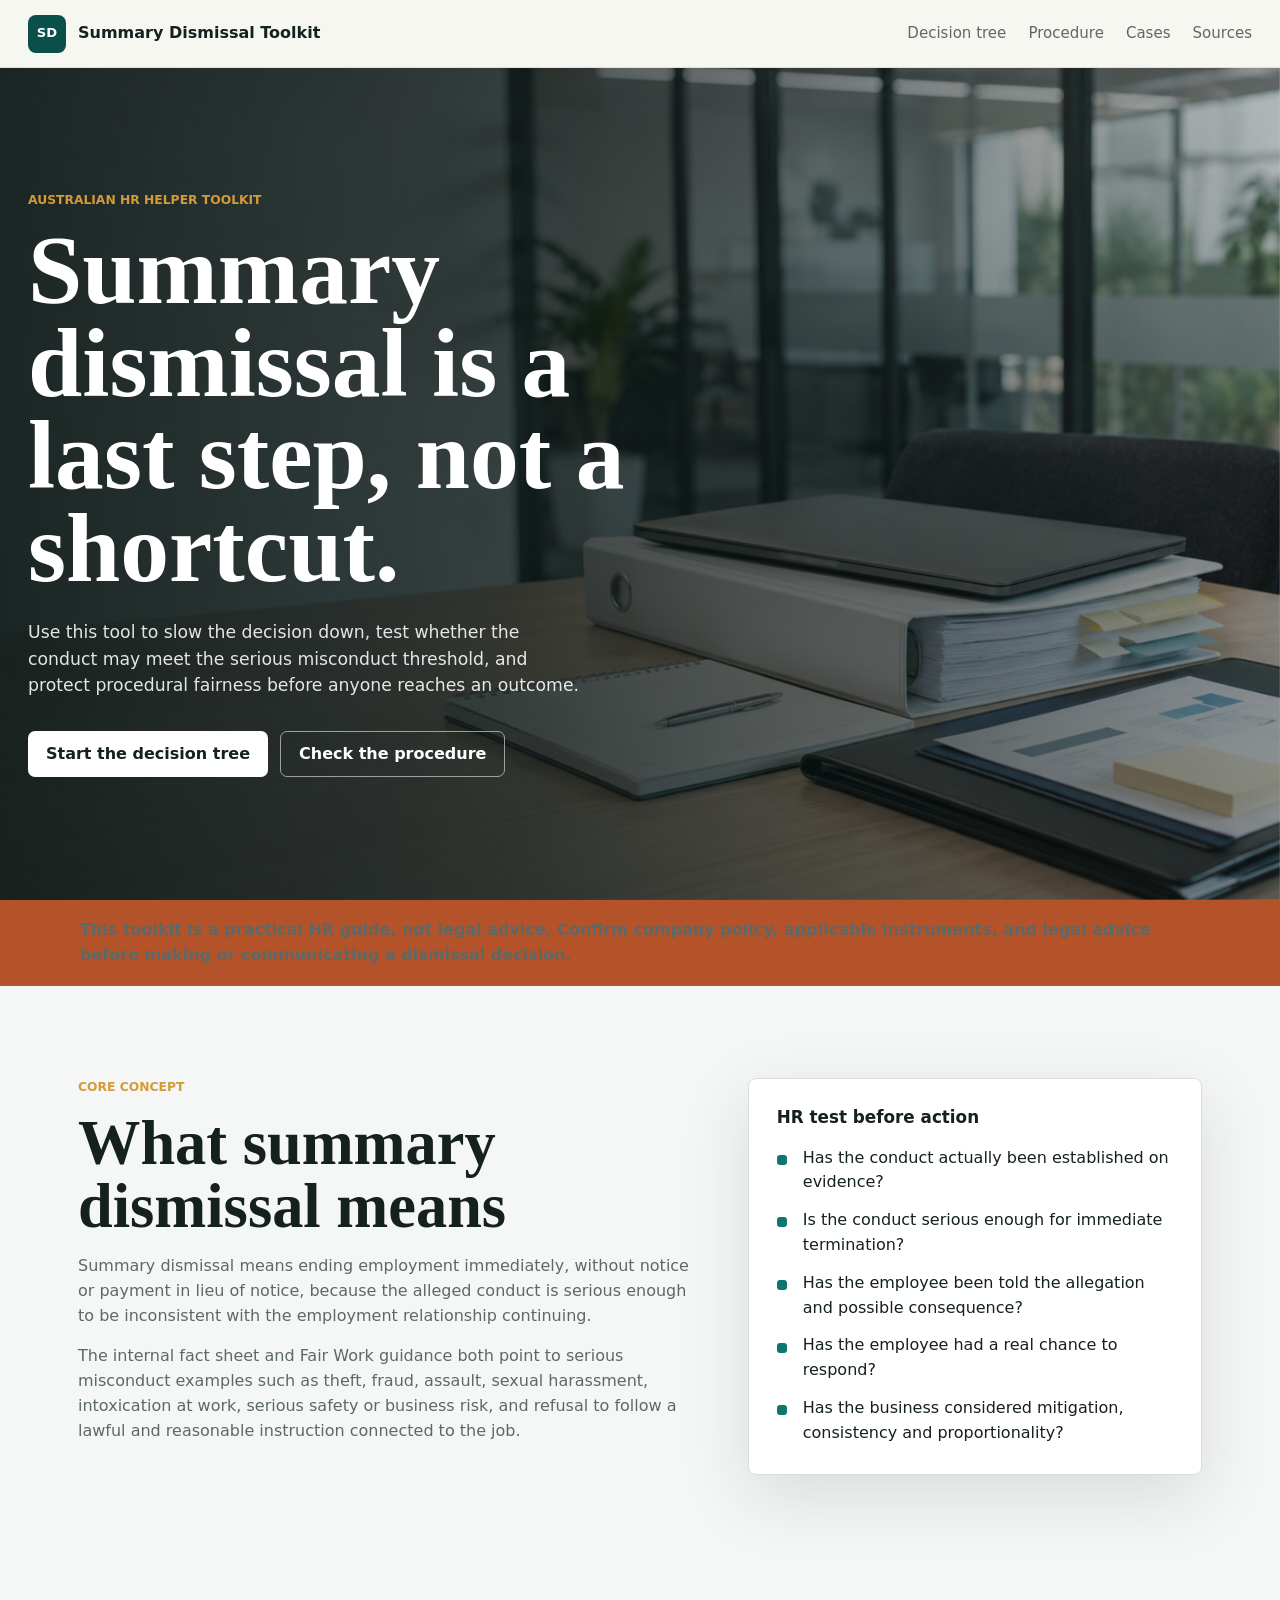
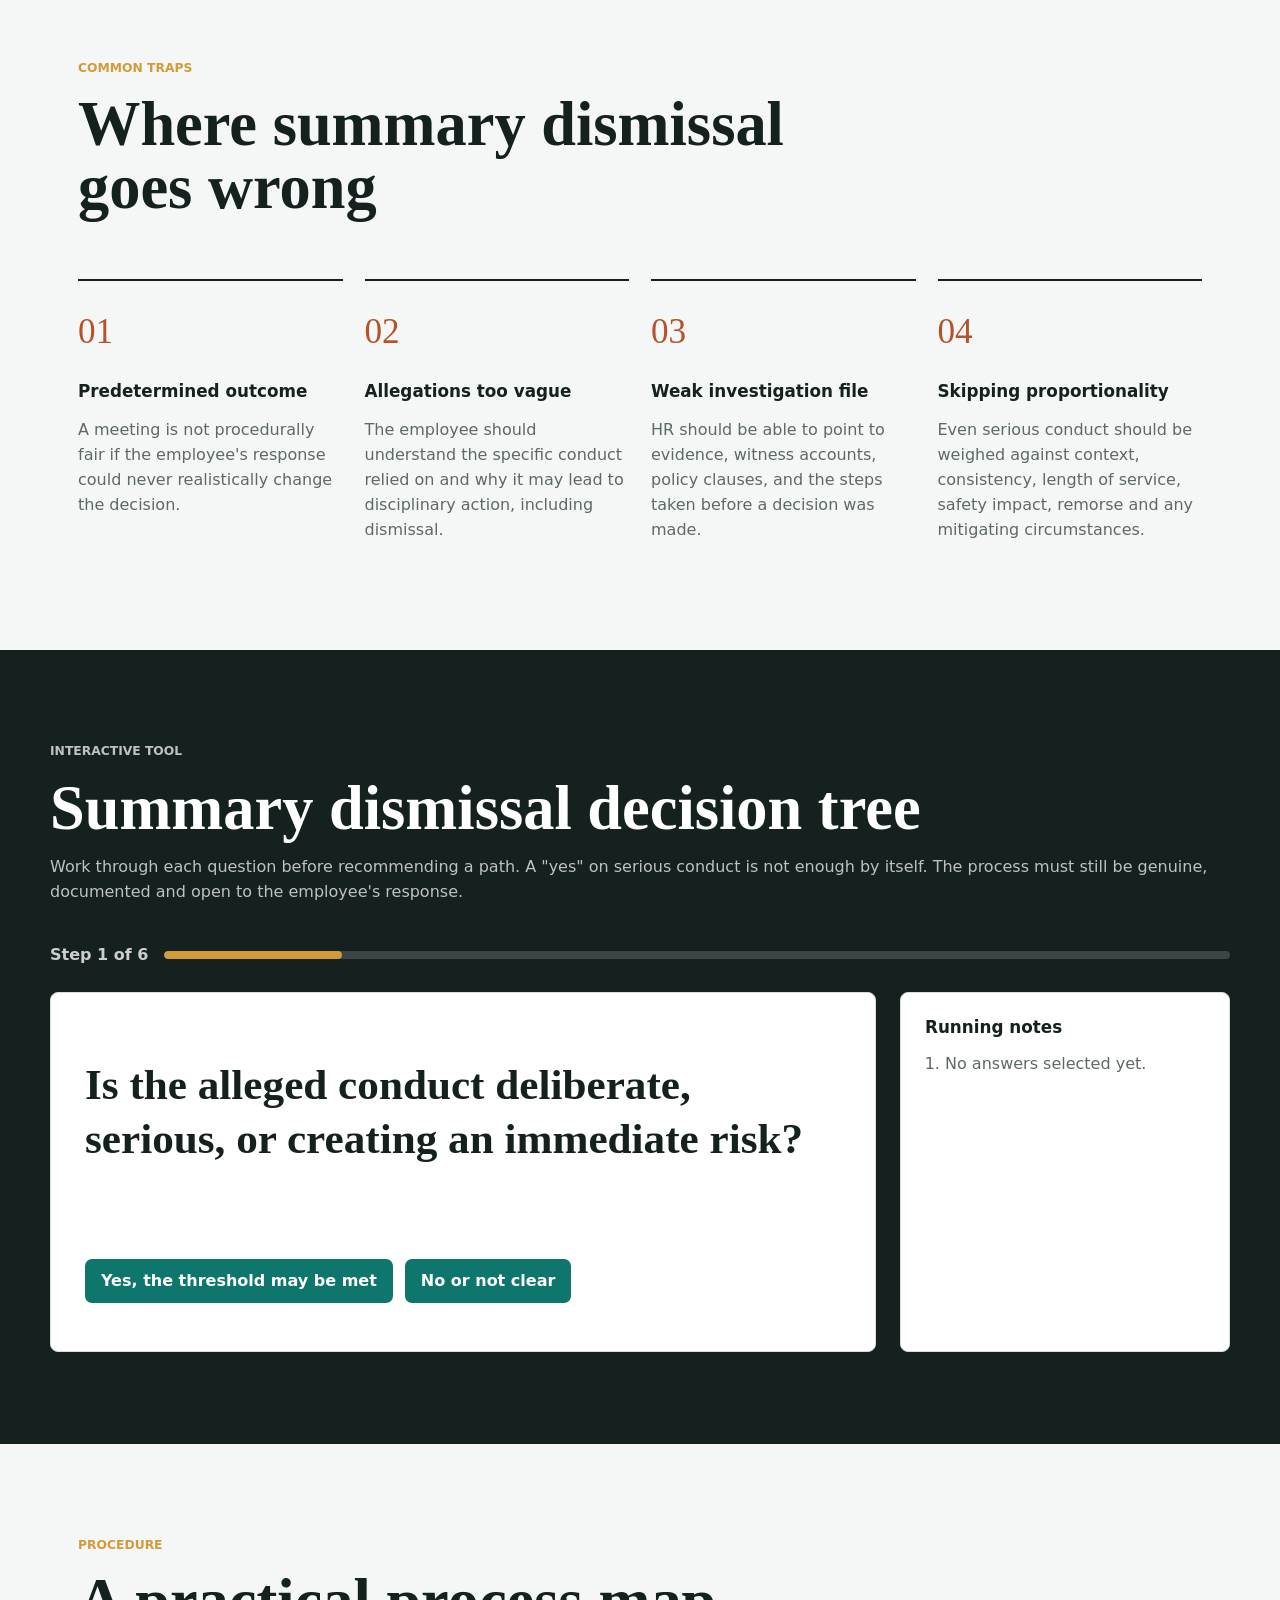
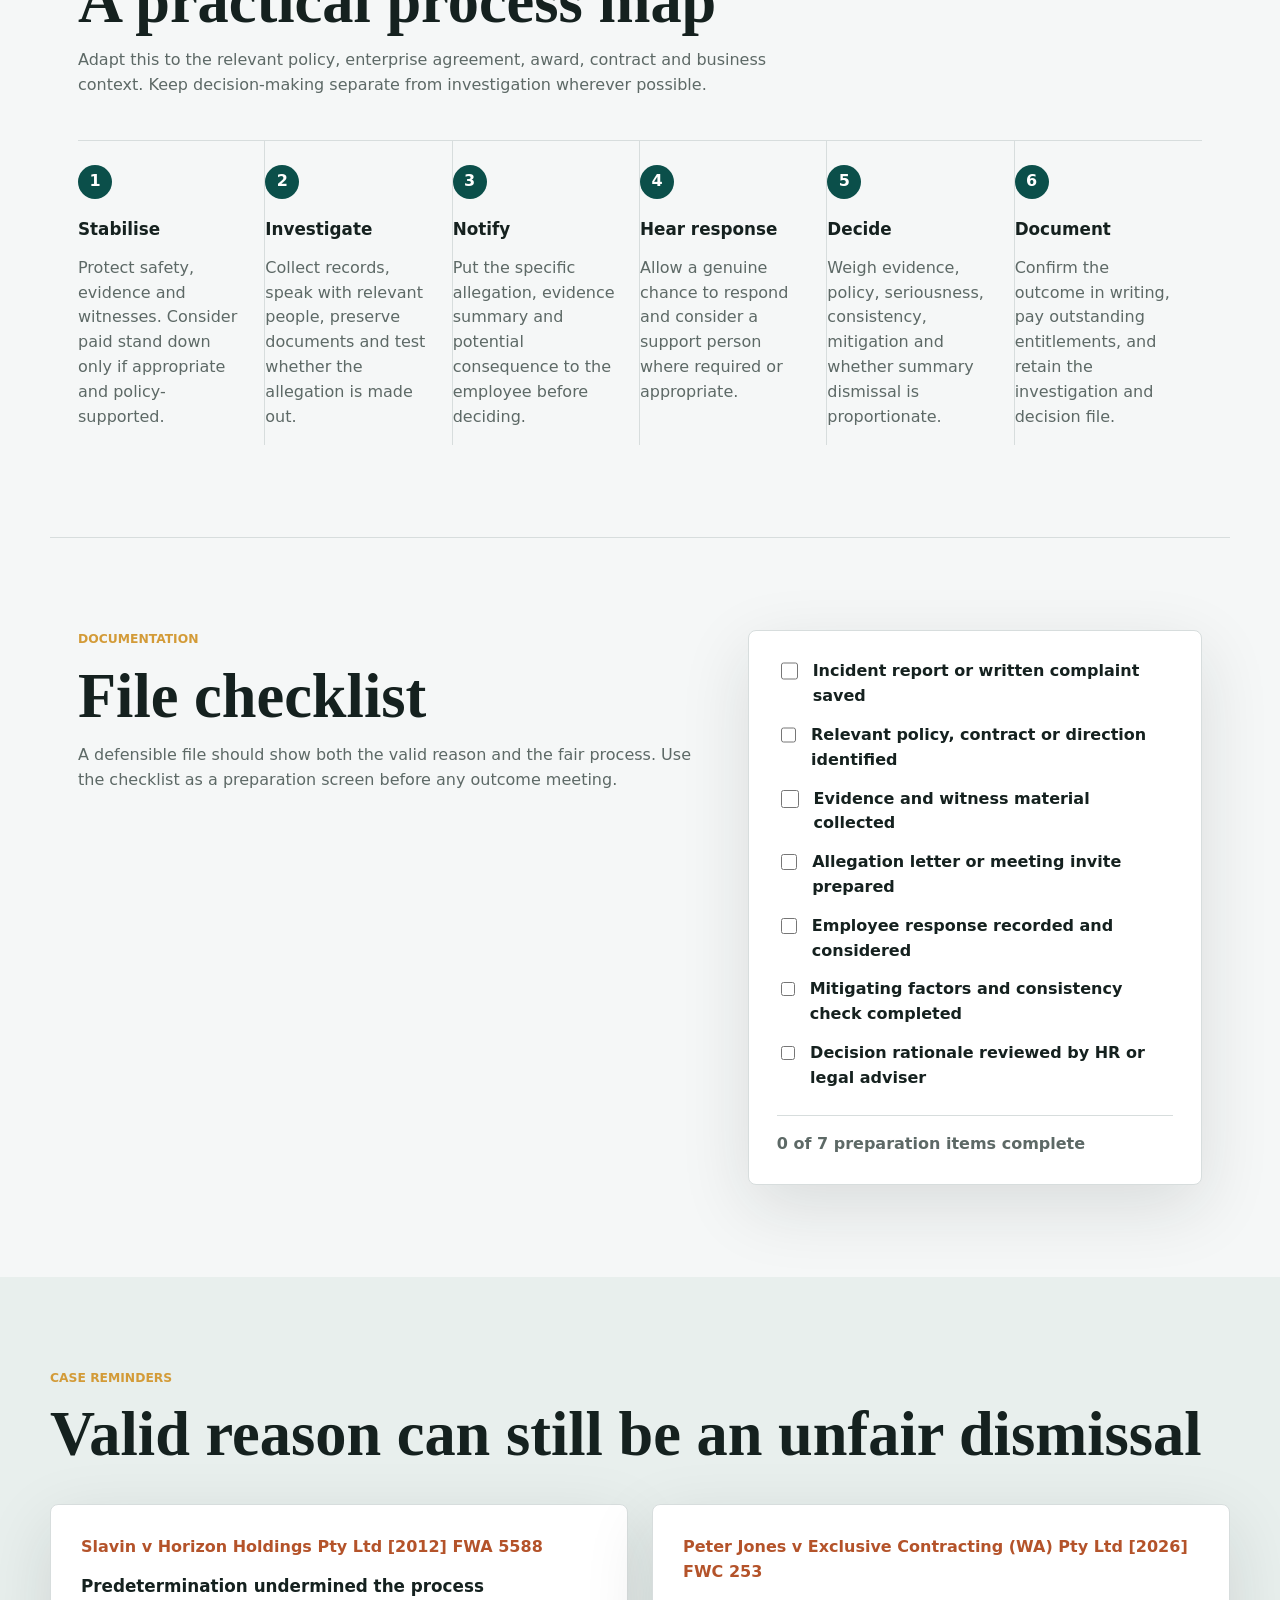
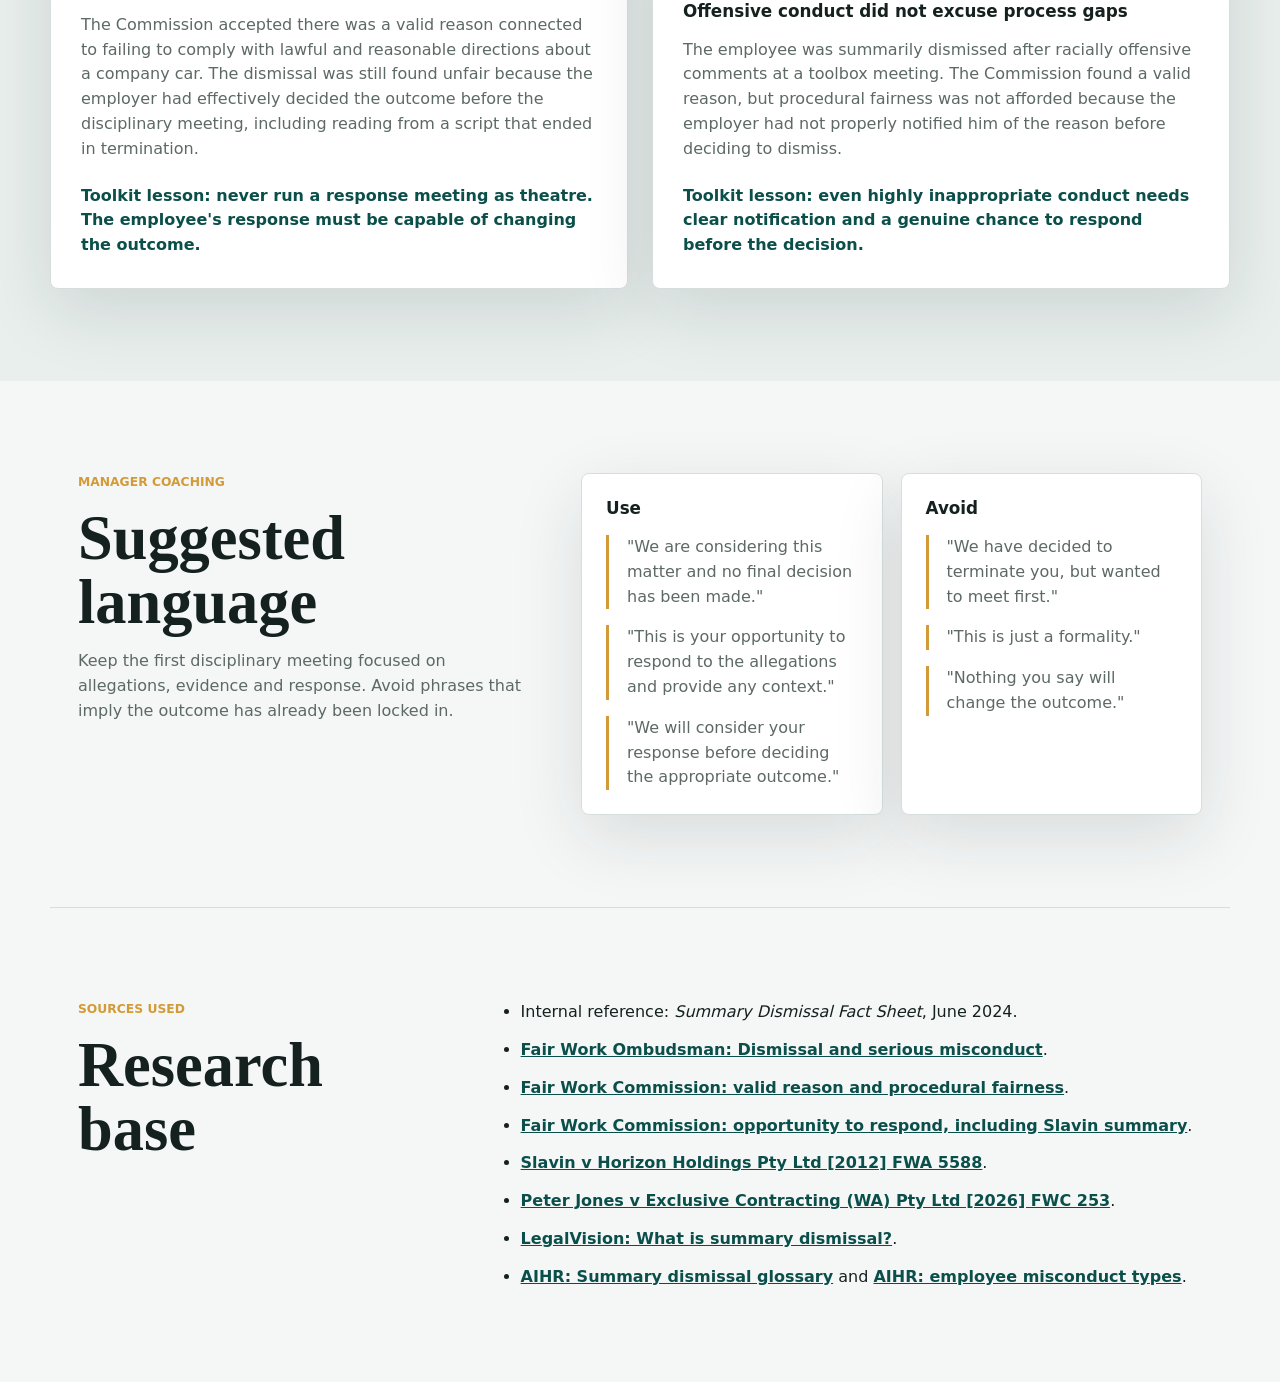
==== index.html @ a4f83e44 "Add files via upload" ====
<!doctype html>
<html lang="en-AU">
  <head>
    <meta charset="utf-8" />
    <meta name="viewport" content="width=device-width, initial-scale=1" />
    <title>Summary Dismissal Helper Toolkit</title>
    <meta
      name="description"
      content="A practical Australian HR toolkit for assessing summary dismissal risk, procedure and documentation."
    />
    <link rel="stylesheet" href="./summary-dismissal-toolkit.css" />
  </head>
  <body>
    <header class="site-header">
      <a class="brand" href="#top" aria-label="Summary Dismissal Helper Toolkit home">
        <span class="brand-mark">SD</span>
        <span>Summary Dismissal Toolkit</span>
      </a>
      <nav aria-label="Primary navigation">
        <a href="#decision-tree">Decision tree</a>
        <a href="#procedure">Procedure</a>
        <a href="#cases">Cases</a>
        <a href="#resources">Sources</a>
      </nav>
    </header>

    <main id="top">
      <section class="hero" aria-labelledby="hero-title">
        <img src="./summary-dismissal-hero.png" alt="" class="hero-image" />
        <div class="hero-overlay"></div>
        <div class="hero-content">
          <p class="eyebrow">Australian HR helper toolkit</p>
          <h1 id="hero-title">Summary dismissal is a last step, not a shortcut.</h1>
          <p>
            Use this tool to slow the decision down, test whether the conduct may meet the serious
            misconduct threshold, and protect procedural fairness before anyone reaches an outcome.
          </p>
          <div class="hero-actions">
            <a class="button primary" href="#decision-tree">Start the decision tree</a>
            <a class="button secondary" href="#procedure">Check the procedure</a>
          </div>
        </div>
      </section>

      <section class="notice-band" aria-label="Important disclaimer">
        <p>
          This toolkit is a practical HR guide, not legal advice. Confirm company policy, applicable
          instruments, and legal advice before making or communicating a dismissal decision.
        </p>
      </section>

      <section class="section two-column" id="definition">
        <div>
          <p class="section-kicker">Core concept</p>
          <h2>What summary dismissal means</h2>
          <p>
            Summary dismissal means ending employment immediately, without notice or payment in lieu
            of notice, because the alleged conduct is serious enough to be inconsistent with the
            employment relationship continuing.
          </p>
          <p>
            The internal fact sheet and Fair Work guidance both point to serious misconduct examples
            such as theft, fraud, assault, sexual harassment, intoxication at work, serious safety or
            business risk, and refusal to follow a lawful and reasonable instruction connected to the job.
          </p>
        </div>
        <div class="quick-panel">
          <h3>HR test before action</h3>
          <ul class="check-list">
            <li>Has the conduct actually been established on evidence?</li>
            <li>Is the conduct serious enough for immediate termination?</li>
            <li>Has the employee been told the allegation and possible consequence?</li>
            <li>Has the employee had a real chance to respond?</li>
            <li>Has the business considered mitigation, consistency and proportionality?</li>
          </ul>
        </div>
      </section>

      <section class="section risk-grid" aria-labelledby="risk-title">
        <div class="section-heading">
          <p class="section-kicker">Common traps</p>
          <h2 id="risk-title">Where summary dismissal goes wrong</h2>
        </div>
        <article>
          <span class="number">01</span>
          <h3>Predetermined outcome</h3>
          <p>
            A meeting is not procedurally fair if the employee's response could never realistically
            change the decision.
          </p>
        </article>
        <article>
          <span class="number">02</span>
          <h3>Allegations too vague</h3>
          <p>
            The employee should understand the specific conduct relied on and why it may lead to
            disciplinary action, including dismissal.
          </p>
        </article>
        <article>
          <span class="number">03</span>
          <h3>Weak investigation file</h3>
          <p>
            HR should be able to point to evidence, witness accounts, policy clauses, and the steps
            taken before a decision was made.
          </p>
        </article>
        <article>
          <span class="number">04</span>
          <h3>Skipping proportionality</h3>
          <p>
            Even serious conduct should be weighed against context, consistency, length of service,
            safety impact, remorse and any mitigating circumstances.
          </p>
        </article>
      </section>

      <section class="decision-section" id="decision-tree" aria-labelledby="tree-title">
        <div class="tree-intro">
          <p class="section-kicker">Interactive tool</p>
          <h2 id="tree-title">Summary dismissal decision tree</h2>
          <p>
            Work through each question before recommending a path. A "yes" on serious conduct is not
            enough by itself. The process must still be genuine, documented and open to the employee's response.
          </p>
        </div>
        <div class="tree-shell">
          <div class="tree-progress">
            <span id="step-label">Step 1 of 6</span>
            <div class="meter" aria-hidden="true"><span id="meter-fill"></span></div>
          </div>
          <div class="tree-card" aria-live="polite">
            <p class="tree-tag" id="tree-tag">Threshold</p>
            <h3 id="tree-question"></h3>
            <p id="tree-context"></p>
            <div class="tree-actions" id="tree-actions"></div>
            <button class="text-button" id="tree-back" type="button">Back</button>
          </div>
          <aside class="tree-summary">
            <h3>Running notes</h3>
            <ol id="tree-notes"></ol>
          </aside>
        </div>
      </section>

      <section class="section" id="procedure">
        <div class="section-heading narrow">
          <p class="section-kicker">Procedure</p>
          <h2>A practical process map</h2>
          <p>
            Adapt this to the relevant policy, enterprise agreement, award, contract and business
            context. Keep decision-making separate from investigation wherever possible.
          </p>
        </div>
        <div class="timeline">
          <article>
            <span>1</span>
            <h3>Stabilise</h3>
            <p>Protect safety, evidence and witnesses. Consider paid stand down only if appropriate and policy-supported.</p>
          </article>
          <article>
            <span>2</span>
            <h3>Investigate</h3>
            <p>Collect records, speak with relevant people, preserve documents and test whether the allegation is made out.</p>
          </article>
          <article>
            <span>3</span>
            <h3>Notify</h3>
            <p>Put the specific allegation, evidence summary and potential consequence to the employee before deciding.</p>
          </article>
          <article>
            <span>4</span>
            <h3>Hear response</h3>
            <p>Allow a genuine chance to respond and consider a support person where required or appropriate.</p>
          </article>
          <article>
            <span>5</span>
            <h3>Decide</h3>
            <p>Weigh evidence, policy, seriousness, consistency, mitigation and whether summary dismissal is proportionate.</p>
          </article>
          <article>
            <span>6</span>
            <h3>Document</h3>
            <p>Confirm the outcome in writing, pay outstanding entitlements, and retain the investigation and decision file.</p>
          </article>
        </div>
      </section>

      <section class="section checklist-section" aria-labelledby="docs-title">
        <div>
          <p class="section-kicker">Documentation</p>
          <h2 id="docs-title">File checklist</h2>
          <p>
            A defensible file should show both the valid reason and the fair process. Use the checklist
            as a preparation screen before any outcome meeting.
          </p>
        </div>
        <div class="checklist-tool">
          <label><input type="checkbox" /> Incident report or written complaint saved</label>
          <label><input type="checkbox" /> Relevant policy, contract or direction identified</label>
          <label><input type="checkbox" /> Evidence and witness material collected</label>
          <label><input type="checkbox" /> Allegation letter or meeting invite prepared</label>
          <label><input type="checkbox" /> Employee response recorded and considered</label>
          <label><input type="checkbox" /> Mitigating factors and consistency check completed</label>
          <label><input type="checkbox" /> Decision rationale reviewed by HR or legal adviser</label>
          <p id="checklist-status">0 of 7 preparation items complete</p>
        </div>
      </section>

      <section class="case-section" id="cases" aria-labelledby="cases-title">
        <div class="section-heading">
          <p class="section-kicker">Case reminders</p>
          <h2 id="cases-title">Valid reason can still be an unfair dismissal</h2>
        </div>
        <div class="case-grid">
          <article>
            <p class="case-citation">Slavin v Horizon Holdings Pty Ltd [2012] FWA 5588</p>
            <h3>Predetermination undermined the process</h3>
            <p>
              The Commission accepted there was a valid reason connected to failing to comply with
              lawful and reasonable directions about a company car. The dismissal was still found
              unfair because the employer had effectively decided the outcome before the disciplinary
              meeting, including reading from a script that ended in termination.
            </p>
            <strong>Toolkit lesson: never run a response meeting as theatre. The employee's response must be capable of changing the outcome.</strong>
          </article>
          <article>
            <p class="case-citation">Peter Jones v Exclusive Contracting (WA) Pty Ltd [2026] FWC 253</p>
            <h3>Offensive conduct did not excuse process gaps</h3>
            <p>
              The employee was summarily dismissed after racially offensive comments at a toolbox
              meeting. The Commission found a valid reason, but procedural fairness was not afforded
              because the employer had not properly notified him of the reason before deciding to dismiss.
            </p>
            <strong>Toolkit lesson: even highly inappropriate conduct needs clear notification and a genuine chance to respond before the decision.</strong>
          </article>
        </div>
      </section>

      <section class="section coaching-section" aria-labelledby="coach-title">
        <div>
          <p class="section-kicker">Manager coaching</p>
          <h2 id="coach-title">Suggested language</h2>
          <p>
            Keep the first disciplinary meeting focused on allegations, evidence and response. Avoid
            phrases that imply the outcome has already been locked in.
          </p>
        </div>
        <div class="phrase-grid">
          <div>
            <h3>Use</h3>
            <p>"We are considering this matter and no final decision has been made."</p>
            <p>"This is your opportunity to respond to the allegations and provide any context."</p>
            <p>"We will consider your response before deciding the appropriate outcome."</p>
          </div>
          <div>
            <h3>Avoid</h3>
            <p>"We have decided to terminate you, but wanted to meet first."</p>
            <p>"This is just a formality."</p>
            <p>"Nothing you say will change the outcome."</p>
          </div>
        </div>
      </section>

      <section class="resources" id="resources" aria-labelledby="resources-title">
        <div>
          <p class="section-kicker">Sources used</p>
          <h2 id="resources-title">Research base</h2>
        </div>
        <ul>
          <li>Internal reference: <em>Summary Dismissal Fact Sheet</em>, June 2024.</li>
          <li><a href="https://www.fairwork.gov.au/ending-employment/dismissal" target="_blank" rel="noreferrer">Fair Work Ombudsman: Dismissal and serious misconduct</a>.</li>
          <li><a href="https://www.fwc.gov.au/valid-reason-relating-capacity-or-conduct" target="_blank" rel="noreferrer">Fair Work Commission: valid reason and procedural fairness</a>.</li>
          <li><a href="https://www.fwc.gov.au/opportunity-respond" target="_blank" rel="noreferrer">Fair Work Commission: opportunity to respond, including Slavin summary</a>.</li>
          <li><a href="https://www.fwc.gov.au/documents/decisionssigned/html/2012fwa5588.htm" target="_blank" rel="noreferrer">Slavin v Horizon Holdings Pty Ltd [2012] FWA 5588</a>.</li>
          <li><a href="https://www.fwc.gov.au/documents/decisionssigned/pdf/2026fwc253.pdf" target="_blank" rel="noreferrer">Peter Jones v Exclusive Contracting (WA) Pty Ltd [2026] FWC 253</a>.</li>
          <li><a href="https://legalvision.com.au/what-is-summary-dismissal/" target="_blank" rel="noreferrer">LegalVision: What is summary dismissal?</a>.</li>
          <li><a href="https://www.aihr.com/hr-glossary/summary-dismissal/" target="_blank" rel="noreferrer">AIHR: Summary dismissal glossary</a> and <a href="https://www.aihr.com/blog/employee-misconduct/" target="_blank" rel="noreferrer">AIHR: employee misconduct types</a>.</li>
        </ul>
      </section>
    </main>

    <script src="./summary-dismissal-toolkit.js"></script>
  </body>
</html>
---- summary-dismissal-toolkit.css ----
:root {
  --ink: #15211f;
  --muted: #5d6966;
  --paper: #f5f7f7;
  --white: #ffffff;
  --line: #d7dddd;
  --teal: #0f766e;
  --teal-dark: #0b4f4a;
  --rust: #b4532a;
  --gold: #d39b38;
  --soft: #e8efed;
  --shadow: 0 22px 70px rgba(21, 33, 31, 0.12);
}

* {
  box-sizing: border-box;
}

html {
  scroll-behavior: smooth;
}

body {
  margin: 0;
  background: var(--paper);
  color: var(--ink);
  font-family:
    Inter, ui-sans-serif, system-ui, -apple-system, BlinkMacSystemFont, "Segoe UI", sans-serif;
  line-height: 1.55;
}

a {
  color: inherit;
}

.site-header {
  position: sticky;
  top: 0;
  z-index: 20;
  display: flex;
  align-items: center;
  justify-content: space-between;
  min-height: 68px;
  padding: 0 28px;
  background: rgba(247, 247, 242, 0.93);
  border-bottom: 1px solid rgba(21, 33, 31, 0.1);
  backdrop-filter: blur(14px);
}

.brand {
  display: inline-flex;
  gap: 12px;
  align-items: center;
  font-weight: 760;
  text-decoration: none;
}

.brand-mark {
  display: grid;
  width: 38px;
  height: 38px;
  place-items: center;
  border-radius: 8px;
  color: var(--white);
  background: var(--teal-dark);
  font-size: 0.82rem;
}

nav {
  display: flex;
  gap: 22px;
  color: var(--muted);
  font-size: 0.94rem;
}

nav a {
  text-decoration: none;
}

nav a:hover {
  color: var(--ink);
}

.hero {
  position: relative;
  min-height: calc(100svh - 68px);
  overflow: hidden;
  display: grid;
  align-items: center;
  padding: 72px 28px;
}

.hero-image,
.hero-overlay {
  position: absolute;
  inset: 0;
}

.hero-image {
  width: 100%;
  height: 100%;
  object-fit: cover;
  object-position: center;
  transform: scale(1.03);
  animation: settle 1400ms ease-out forwards;
}

.hero-overlay {
  background:
    linear-gradient(90deg, rgba(13, 24, 23, 0.9) 0%, rgba(13, 24, 23, 0.72) 42%, rgba(13, 24, 23, 0.18) 100%),
    linear-gradient(0deg, rgba(13, 24, 23, 0.26), rgba(13, 24, 23, 0));
}

.hero-content {
  position: relative;
  max-width: 650px;
  color: var(--white);
  animation: rise 800ms ease-out both;
}

.eyebrow,
.section-kicker {
  margin: 0 0 14px;
  color: var(--gold);
  font-size: 0.77rem;
  font-weight: 820;
  letter-spacing: 0;
  text-transform: uppercase;
}

.hero h1 {
  max-width: 660px;
  margin: 0;
  font-family: Georgia, "Times New Roman", serif;
  font-size: 6.1rem;
  line-height: 0.95;
  letter-spacing: 0;
}

.hero p:not(.eyebrow) {
  max-width: 560px;
  margin: 24px 0 0;
  color: rgba(255, 255, 255, 0.88);
  font-size: 1.08rem;
}

.hero-actions {
  display: flex;
  flex-wrap: wrap;
  gap: 12px;
  margin-top: 32px;
}

.button {
  display: inline-flex;
  align-items: center;
  justify-content: center;
  min-height: 46px;
  padding: 0 18px;
  border-radius: 7px;
  font-weight: 780;
  text-decoration: none;
  transition: transform 180ms ease, background 180ms ease, border 180ms ease;
}

.button:hover {
  transform: translateY(-2px);
}

.button.primary {
  color: var(--ink);
  background: var(--white);
}

.button.secondary {
  color: var(--white);
  border: 1px solid rgba(255, 255, 255, 0.55);
}

.notice-band {
  padding: 18px 28px;
  color: var(--white);
  background: var(--rust);
}

.notice-band p {
  max-width: 1120px;
  margin: 0 auto;
  font-weight: 680;
}

.section,
.decision-section,
.case-section,
.resources {
  max-width: 1180px;
  margin: 0 auto;
  padding: 92px 28px;
}

.two-column,
.checklist-section {
  display: grid;
  grid-template-columns: minmax(0, 1fr) minmax(300px, 0.74fr);
  gap: 56px;
  align-items: start;
}

h2 {
  margin: 0;
  font-family: Georgia, "Times New Roman", serif;
  font-size: 3.9rem;
  line-height: 1.02;
  letter-spacing: 0;
}

h3 {
  margin: 0 0 10px;
  font-size: 1.05rem;
  line-height: 1.25;
}

p {
  color: var(--muted);
}

.quick-panel,
.tree-card,
.tree-summary,
.checklist-tool,
.case-grid article,
.phrase-grid > div {
  background: var(--white);
  border: 1px solid var(--line);
  border-radius: 8px;
  box-shadow: var(--shadow);
}

.quick-panel {
  padding: 28px;
}

.check-list {
  display: grid;
  gap: 13px;
  margin: 18px 0 0;
  padding: 0;
  list-style: none;
}

.check-list li {
  position: relative;
  padding-left: 26px;
}

.check-list li::before {
  content: "";
  position: absolute;
  top: 0.58em;
  left: 0;
  width: 10px;
  height: 10px;
  border-radius: 3px;
  background: var(--teal);
}

.section-heading {
  max-width: 780px;
  margin-bottom: 38px;
}

.section-heading.narrow p {
  max-width: 710px;
}

.risk-grid {
  display: grid;
  grid-template-columns: repeat(4, minmax(0, 1fr));
  gap: 22px;
}

.risk-grid .section-heading {
  grid-column: 1 / -1;
}

.risk-grid article {
  padding-top: 24px;
  border-top: 2px solid var(--ink);
}

.number {
  display: block;
  margin-bottom: 22px;
  color: var(--rust);
  font-family: Georgia, "Times New Roman", serif;
  font-size: 2.2rem;
}

.decision-section {
  max-width: none;
  background: var(--ink);
  color: var(--white);
}

.decision-section > * {
  max-width: 1180px;
  margin-left: auto;
  margin-right: auto;
}

.decision-section p {
  color: rgba(255, 255, 255, 0.72);
}

.tree-intro {
  margin-bottom: 38px;
}

.tree-intro h2 {
  color: var(--white);
}

.tree-shell {
  display: grid;
  grid-template-columns: minmax(0, 1fr) 330px;
  gap: 24px;
}

.tree-progress {
  grid-column: 1 / -1;
  display: flex;
  gap: 16px;
  align-items: center;
  color: rgba(255, 255, 255, 0.78);
  font-weight: 750;
}

.meter {
  flex: 1;
  height: 8px;
  overflow: hidden;
  border-radius: 999px;
  background: rgba(255, 255, 255, 0.16);
}

.meter span {
  display: block;
  width: 0;
  height: 100%;
  border-radius: inherit;
  background: var(--gold);
  transition: width 240ms ease;
}

.tree-card,
.tree-summary {
  color: var(--ink);
  box-shadow: none;
}

.tree-card {
  min-height: 360px;
  padding: 34px;
}

.tree-tag {
  margin: 0 0 12px;
  color: var(--rust);
  font-size: 0.78rem;
  font-weight: 840;
  text-transform: uppercase;
}

.tree-card h3 {
  max-width: 760px;
  font-family: Georgia, "Times New Roman", serif;
  font-size: 2.7rem;
}

.tree-card p:not(.tree-tag) {
  max-width: 780px;
}

.tree-actions {
  display: flex;
  flex-wrap: wrap;
  gap: 12px;
  margin-top: 28px;
}

.tree-actions button,
.text-button {
  min-height: 44px;
  border: 0;
  border-radius: 7px;
  font: inherit;
  font-weight: 780;
  cursor: pointer;
}

.tree-actions button {
  padding: 0 16px;
  color: var(--white);
  background: var(--teal);
  transition: transform 180ms ease, background 180ms ease;
}

.tree-actions button:hover {
  transform: translateY(-2px);
  background: var(--teal-dark);
}

.text-button {
  display: none;
  margin-top: 20px;
  padding: 0;
  color: var(--muted);
  background: transparent;
  text-decoration: underline;
}

.tree-summary {
  padding: 24px;
}

.tree-summary ol {
  display: grid;
  gap: 12px;
  margin: 14px 0 0;
  padding-left: 20px;
}

.tree-summary li {
  color: var(--muted);
}

.timeline {
  display: grid;
  grid-template-columns: repeat(6, minmax(0, 1fr));
  gap: 0;
  margin-top: 42px;
  border-top: 1px solid var(--line);
}

.timeline article {
  padding: 24px 18px 0 0;
  border-right: 1px solid var(--line);
}

.timeline article:last-child {
  border-right: 0;
}

.timeline span {
  display: grid;
  width: 34px;
  height: 34px;
  margin-bottom: 20px;
  place-items: center;
  border-radius: 50%;
  color: var(--white);
  background: var(--teal-dark);
  font-weight: 800;
}

.checklist-section {
  border-top: 1px solid var(--line);
}

.checklist-tool {
  display: grid;
  gap: 14px;
  padding: 28px;
}

.checklist-tool label {
  display: flex;
  gap: 12px;
  align-items: flex-start;
  color: var(--ink);
  font-weight: 650;
}

.checklist-tool input {
  width: 18px;
  height: 18px;
  margin-top: 3px;
  accent-color: var(--teal);
}

#checklist-status {
  margin: 10px 0 0;
  padding-top: 16px;
  border-top: 1px solid var(--line);
  font-weight: 800;
}

.case-section {
  max-width: none;
  background: var(--soft);
}

.case-section > * {
  max-width: 1180px;
  margin-left: auto;
  margin-right: auto;
}

.case-grid {
  display: grid;
  grid-template-columns: repeat(2, minmax(0, 1fr));
  gap: 24px;
}

.case-grid article {
  padding: 30px;
}

.case-citation {
  margin-top: 0;
  color: var(--rust);
  font-weight: 850;
}

.case-grid strong {
  display: block;
  margin-top: 22px;
  color: var(--teal-dark);
}

.coaching-section {
  display: grid;
  grid-template-columns: 0.85fr 1.15fr;
  gap: 44px;
  align-items: start;
}

.phrase-grid {
  display: grid;
  grid-template-columns: repeat(2, minmax(0, 1fr));
  gap: 18px;
}

.phrase-grid > div {
  padding: 24px;
}

.phrase-grid p {
  margin: 16px 0 0;
  padding-left: 18px;
  border-left: 3px solid var(--gold);
}

.resources {
  border-top: 1px solid var(--line);
}

.resources {
  display: grid;
  grid-template-columns: 0.35fr 0.65fr;
  gap: 48px;
}

.resources ul {
  display: grid;
  gap: 13px;
  margin: 0;
  padding-left: 18px;
}

.resources a {
  color: var(--teal-dark);
  font-weight: 760;
}

@keyframes rise {
  from {
    opacity: 0;
    transform: translateY(18px);
  }
  to {
    opacity: 1;
    transform: translateY(0);
  }
}

@keyframes settle {
  to {
    transform: scale(1);
  }
}

@media (max-width: 920px) {
  .site-header {
    align-items: flex-start;
    flex-direction: column;
    gap: 10px;
    padding: 14px 20px;
  }

  nav {
    width: 100%;
    overflow-x: auto;
    padding-bottom: 2px;
  }

  .hero {
    min-height: calc(100svh - 112px);
    padding: 64px 20px;
  }

  .hero-overlay {
    background: linear-gradient(90deg, rgba(13, 24, 23, 0.9) 0%, rgba(13, 24, 23, 0.66) 100%);
  }

  .section,
  .decision-section,
  .case-section,
  .resources {
    padding: 66px 20px;
  }

  .hero h1 {
    font-size: 4.6rem;
  }

  h2 {
    font-size: 3.1rem;
  }

  .tree-card h3 {
    font-size: 2.2rem;
  }

  .two-column,
  .checklist-section,
  .tree-shell,
  .coaching-section,
  .resources {
    grid-template-columns: 1fr;
  }

  .risk-grid,
  .timeline,
  .case-grid,
  .phrase-grid {
    grid-template-columns: 1fr;
  }

  .timeline {
    border-top: 0;
  }

  .timeline article {
    padding: 20px 0;
    border-right: 0;
    border-top: 1px solid var(--line);
  }
}

@media (max-width: 560px) {
  .hero h1 {
    font-size: 3rem;
  }

  h2 {
    font-size: 2.3rem;
  }

  .tree-card h3 {
    font-size: 1.8rem;
  }

  .hero-actions,
  .tree-actions {
    flex-direction: column;
  }

  .button,
  .tree-actions button {
    width: 100%;
  }

  .tree-card {
    padding: 24px;
  }
}
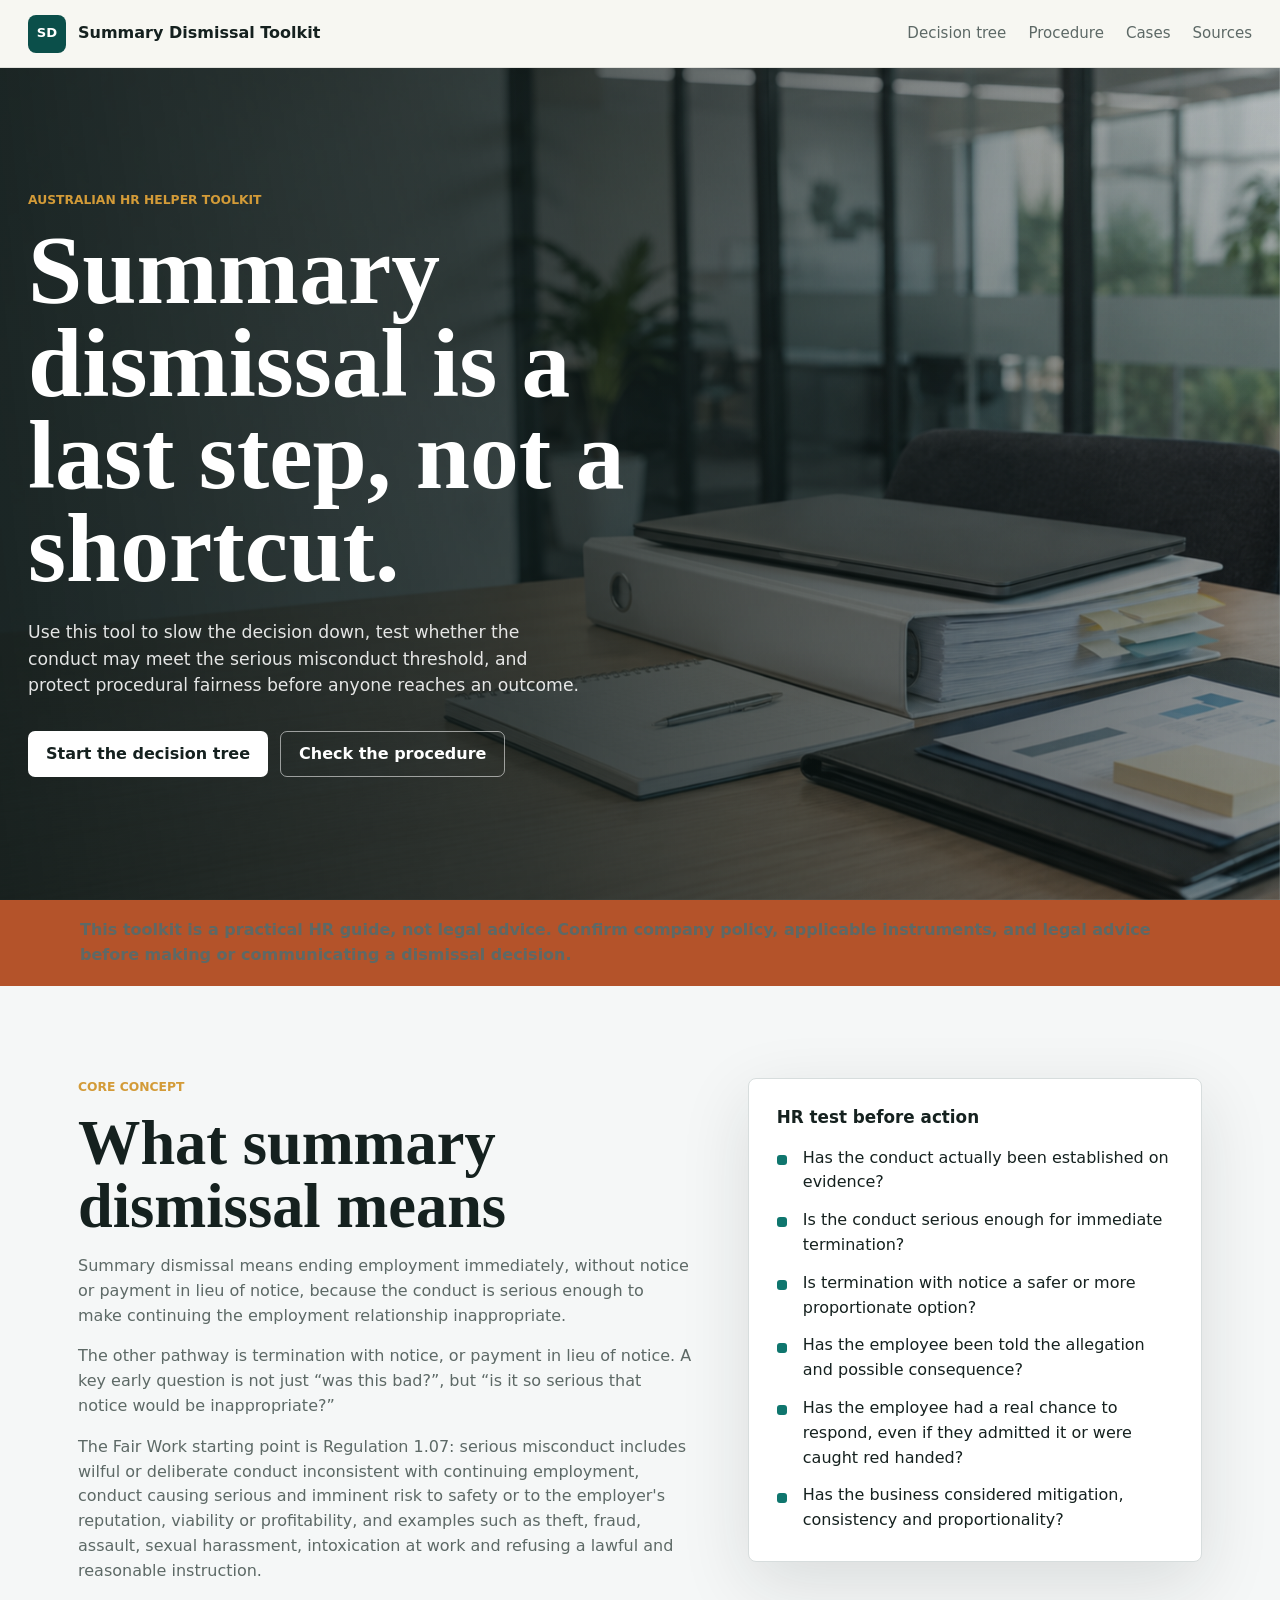
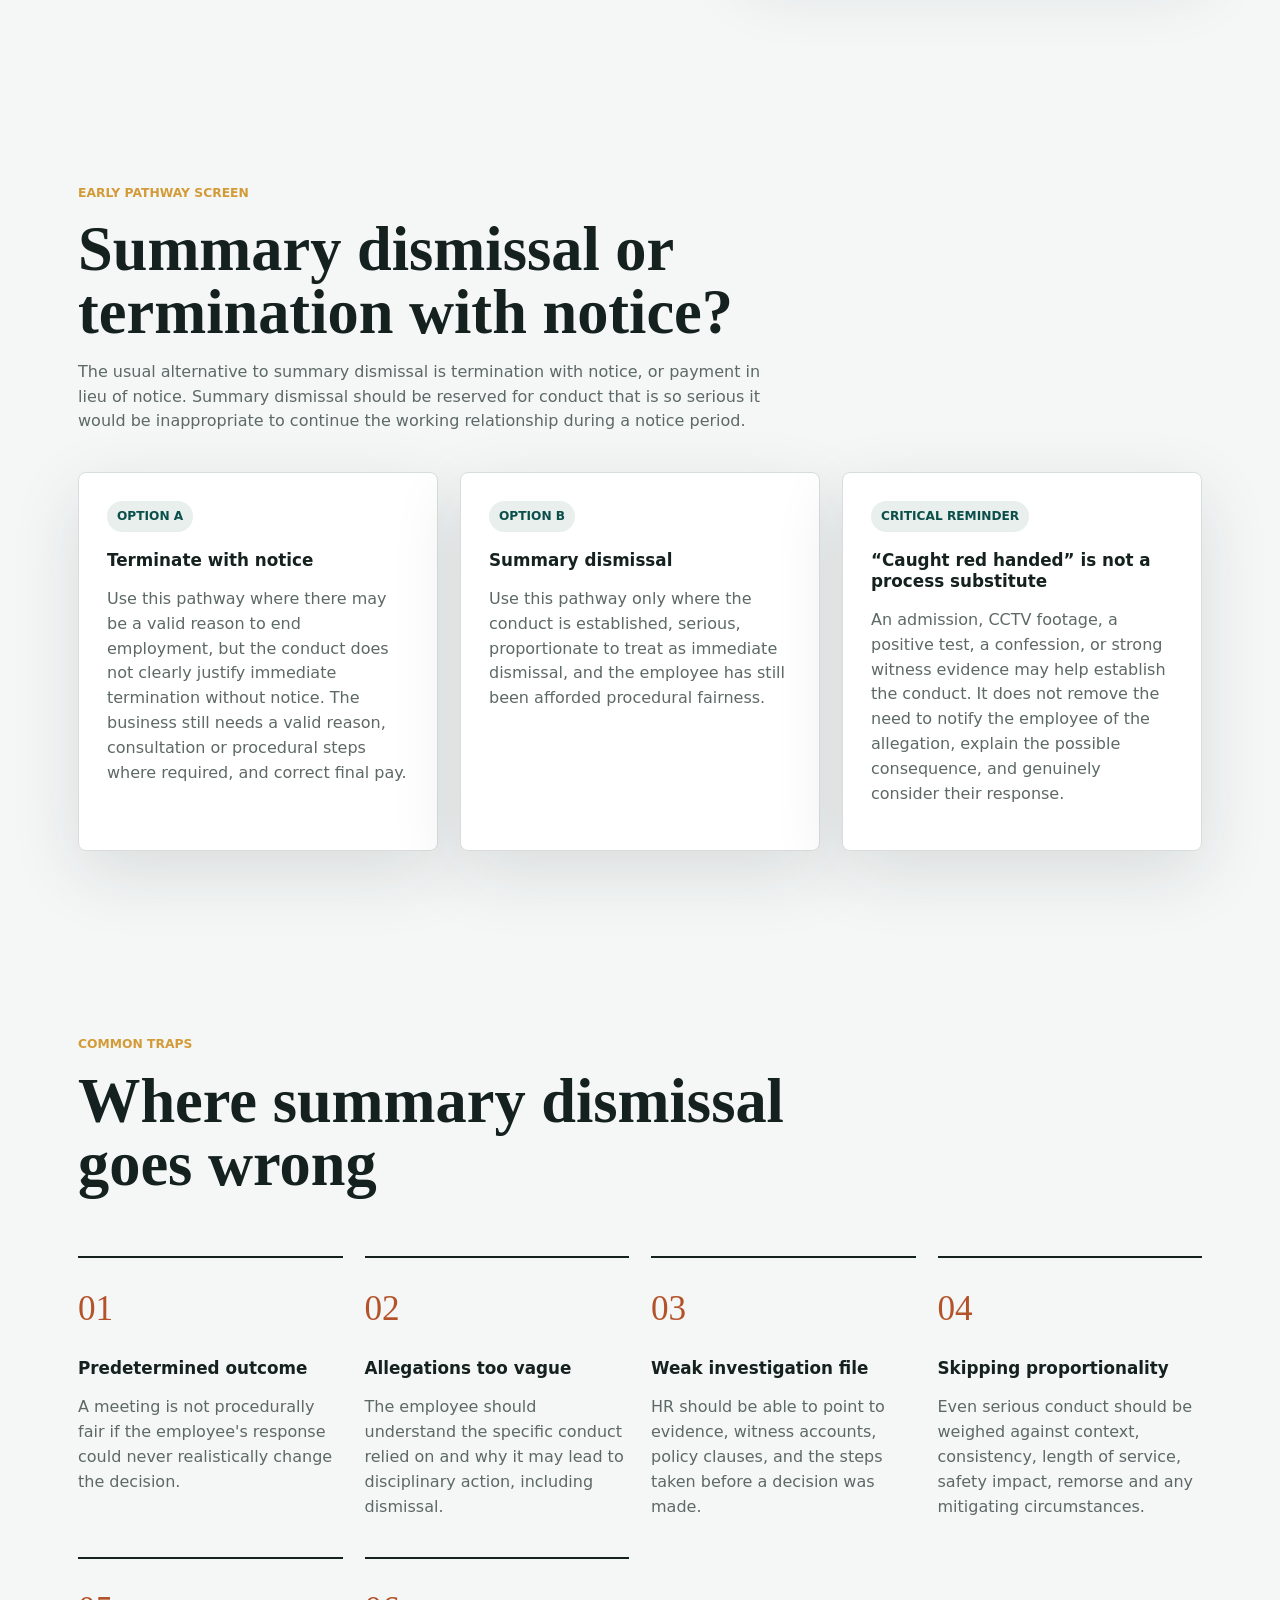
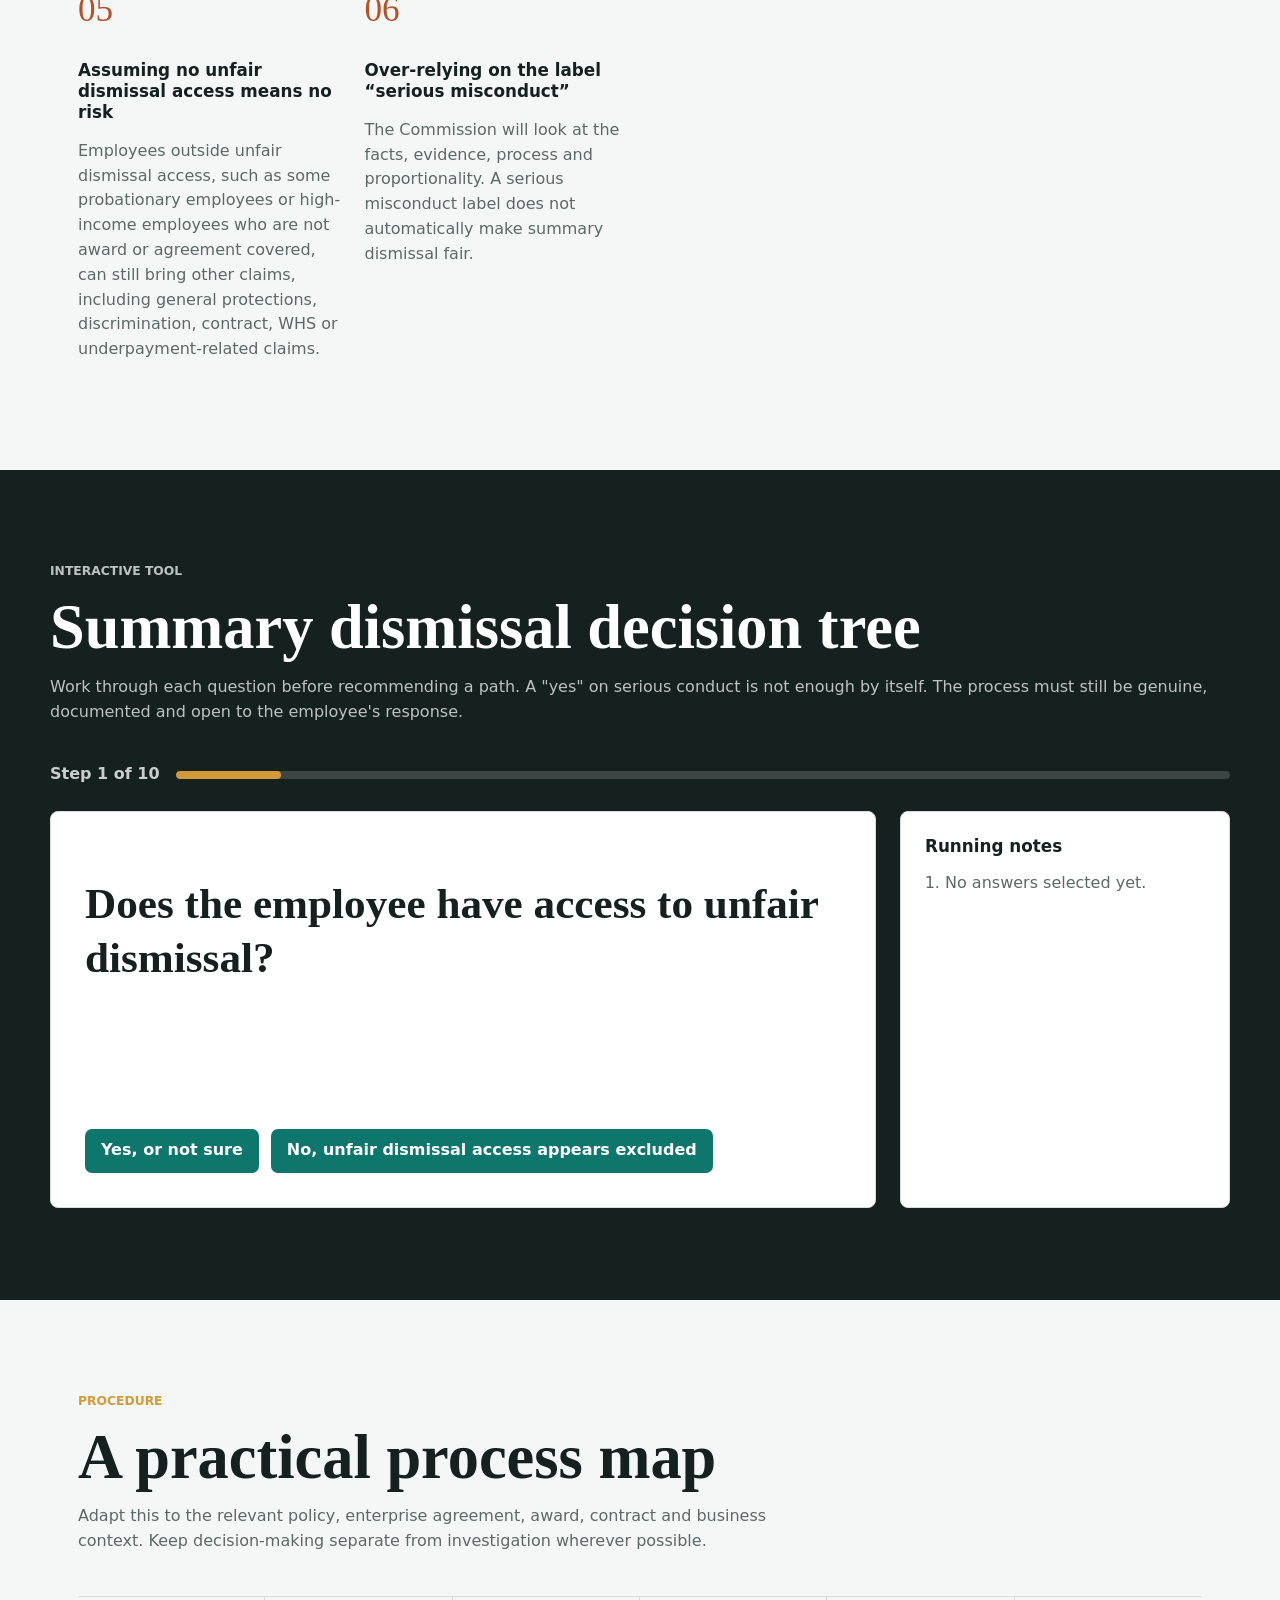
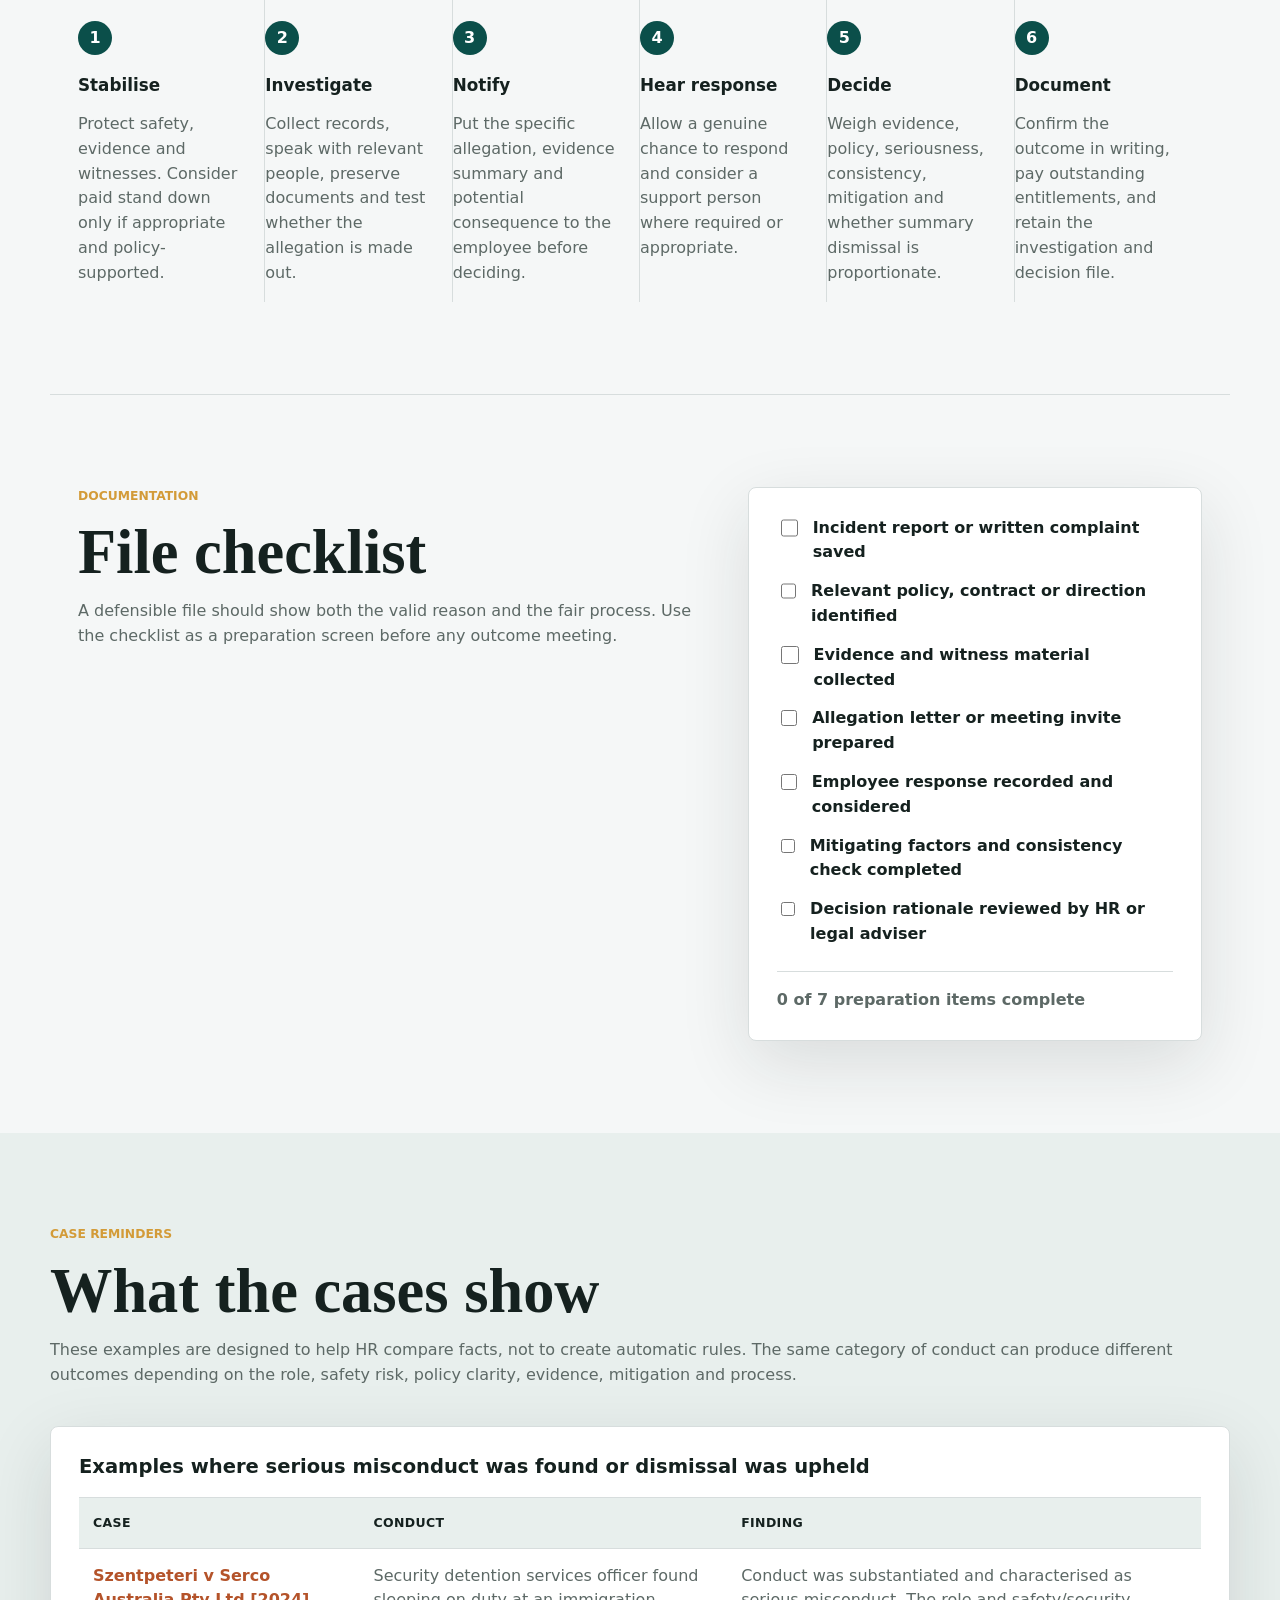
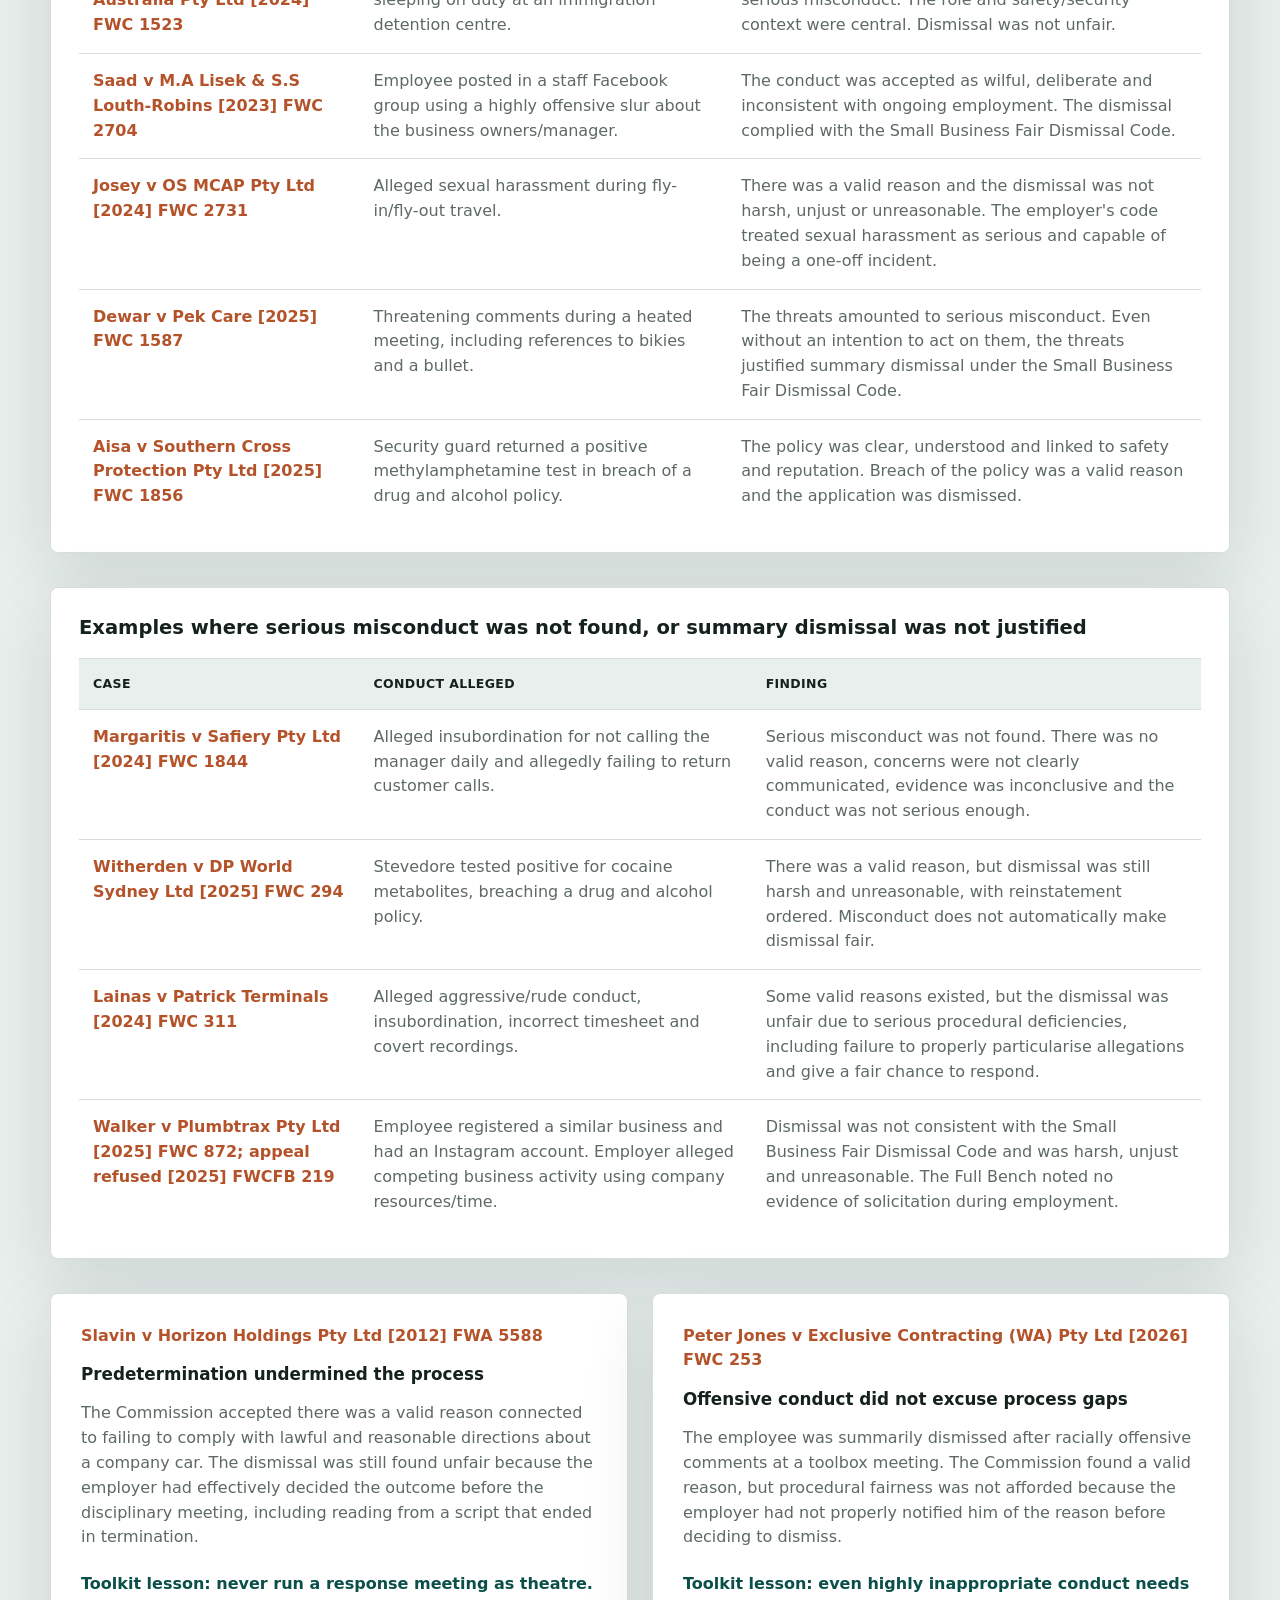
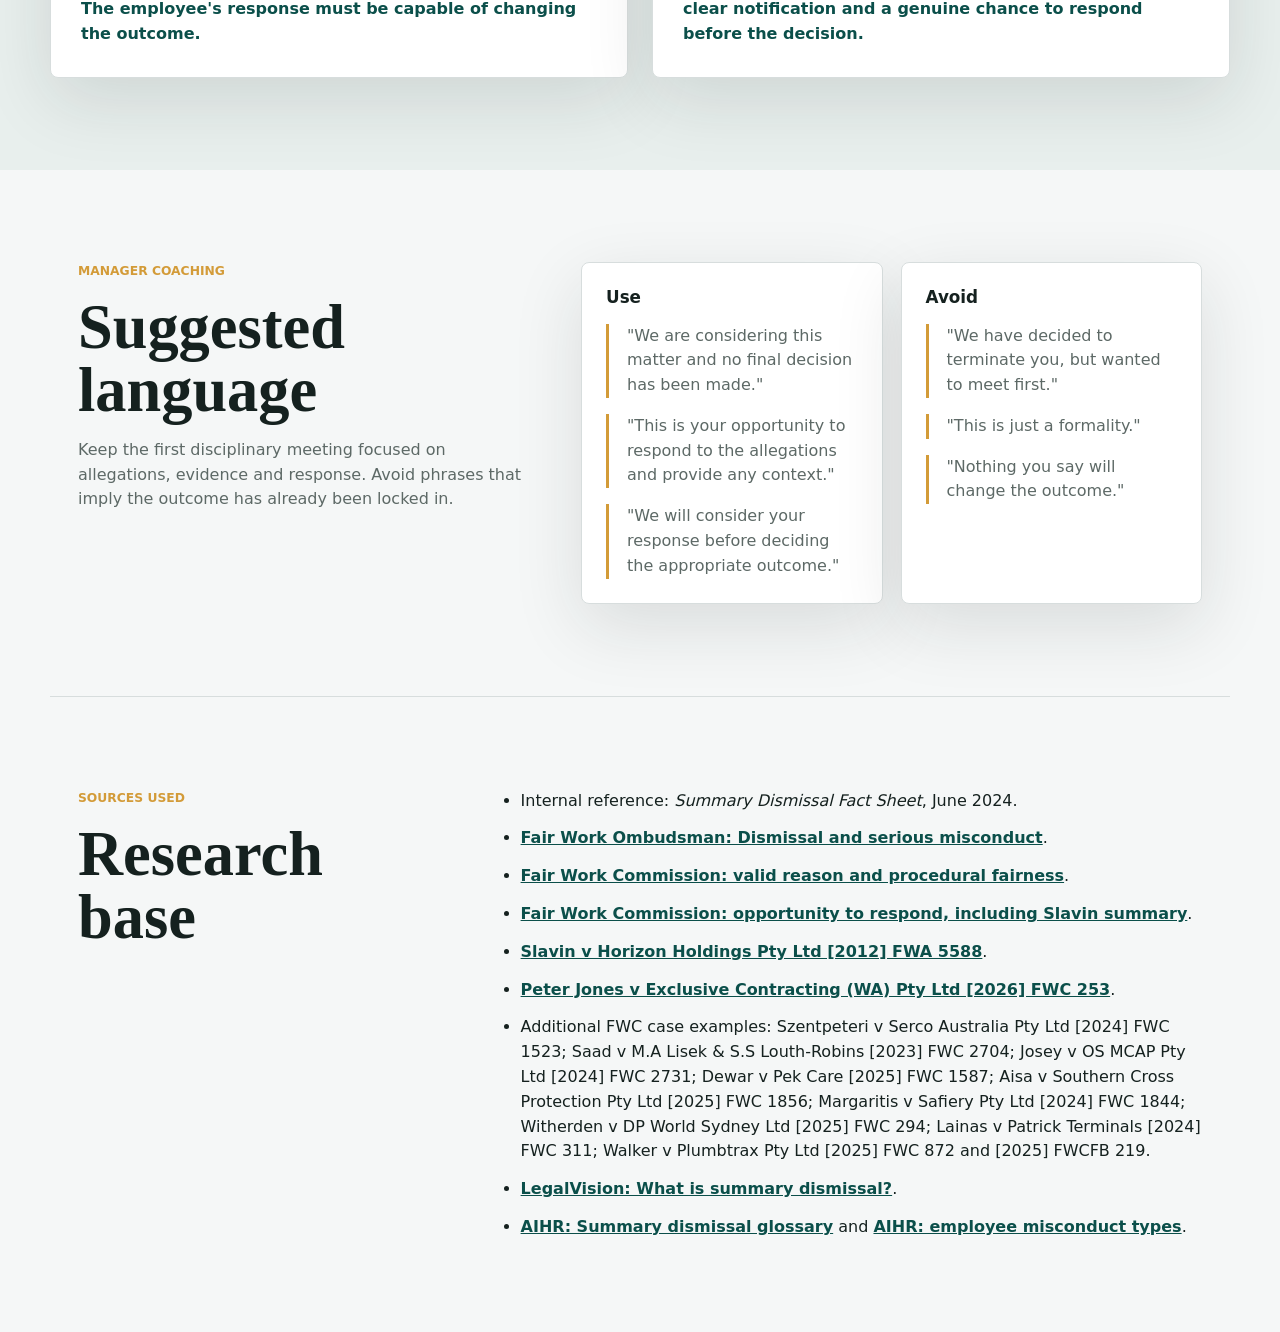
==== commit f23ce767: "Add files via upload" ====
--- a/index.html
+++ b/index.html
@@ -55,13 +55,19 @@
           <h2>What summary dismissal means</h2>
           <p>
             Summary dismissal means ending employment immediately, without notice or payment in lieu
-            of notice, because the alleged conduct is serious enough to be inconsistent with the
-            employment relationship continuing.
-          </p>
-          <p>
-            The internal fact sheet and Fair Work guidance both point to serious misconduct examples
-            such as theft, fraud, assault, sexual harassment, intoxication at work, serious safety or
-            business risk, and refusal to follow a lawful and reasonable instruction connected to the job.
+            of notice, because the conduct is serious enough to make continuing the employment
+            relationship inappropriate.
+          </p>
+          <p>
+            The other pathway is termination with notice, or payment in lieu of notice. A key early
+            question is not just “was this bad?”, but “is it so serious that notice would be inappropriate?”
+          </p>
+          <p>
+            The Fair Work starting point is Regulation 1.07: serious misconduct includes wilful or
+            deliberate conduct inconsistent with continuing employment, conduct causing serious and
+            imminent risk to safety or to the employer's reputation, viability or profitability, and
+            examples such as theft, fraud, assault, sexual harassment, intoxication at work and refusing
+            a lawful and reasonable instruction.
           </p>
         </div>
         <div class="quick-panel">
@@ -69,10 +75,51 @@
           <ul class="check-list">
             <li>Has the conduct actually been established on evidence?</li>
             <li>Is the conduct serious enough for immediate termination?</li>
+            <li>Is termination with notice a safer or more proportionate option?</li>
             <li>Has the employee been told the allegation and possible consequence?</li>
-            <li>Has the employee had a real chance to respond?</li>
+            <li>Has the employee had a real chance to respond, even if they admitted it or were caught red handed?</li>
             <li>Has the business considered mitigation, consistency and proportionality?</li>
           </ul>
+        </div>
+      </section>
+
+      <section class="section pathway-section" aria-labelledby="pathway-title">
+        <div class="section-heading narrow">
+          <p class="section-kicker">Early pathway screen</p>
+          <h2 id="pathway-title">Summary dismissal or termination with notice?</h2>
+          <p>
+            The usual alternative to summary dismissal is termination with notice, or payment in lieu
+            of notice. Summary dismissal should be reserved for conduct that is so serious it would be
+            inappropriate to continue the working relationship during a notice period.
+          </p>
+        </div>
+        <div class="pathway-grid">
+          <article>
+            <span>Option A</span>
+            <h3>Terminate with notice</h3>
+            <p>
+              Use this pathway where there may be a valid reason to end employment, but the conduct
+              does not clearly justify immediate termination without notice. The business still needs a
+              valid reason, consultation or procedural steps where required, and correct final pay.
+            </p>
+          </article>
+          <article>
+            <span>Option B</span>
+            <h3>Summary dismissal</h3>
+            <p>
+              Use this pathway only where the conduct is established, serious, proportionate to treat
+              as immediate dismissal, and the employee has still been afforded procedural fairness.
+            </p>
+          </article>
+          <article>
+            <span>Critical reminder</span>
+            <h3>“Caught red handed” is not a process substitute</h3>
+            <p>
+              An admission, CCTV footage, a positive test, a confession, or strong witness evidence may
+              help establish the conduct. It does not remove the need to notify the employee of the
+              allegation, explain the possible consequence, and genuinely consider their response.
+            </p>
+          </article>
         </div>
       </section>
 
@@ -111,6 +158,23 @@
           <p>
             Even serious conduct should be weighed against context, consistency, length of service,
             safety impact, remorse and any mitigating circumstances.
+          </p>
+        </article>
+        <article>
+          <span class="number">05</span>
+          <h3>Assuming no unfair dismissal access means no risk</h3>
+          <p>
+            Employees outside unfair dismissal access, such as some probationary employees or high-income
+            employees who are not award or agreement covered, can still bring other claims, including
+            general protections, discrimination, contract, WHS or underpayment-related claims.
+          </p>
+        </article>
+        <article>
+          <span class="number">06</span>
+          <h3>Over-relying on the label “serious misconduct”</h3>
+          <p>
+            The Commission will look at the facts, evidence, process and proportionality. A serious
+            misconduct label does not automatically make summary dismissal fair.
           </p>
         </article>
       </section>
@@ -210,8 +274,89 @@
       <section class="case-section" id="cases" aria-labelledby="cases-title">
         <div class="section-heading">
           <p class="section-kicker">Case reminders</p>
-          <h2 id="cases-title">Valid reason can still be an unfair dismissal</h2>
-        </div>
+          <h2 id="cases-title">What the cases show</h2>
+          <p>
+            These examples are designed to help HR compare facts, not to create automatic rules. The
+            same category of conduct can produce different outcomes depending on the role, safety risk,
+            policy clarity, evidence, mitigation and process.
+          </p>
+        </div>
+
+        <div class="case-table-wrap">
+          <h3>Examples where serious misconduct was found or dismissal was upheld</h3>
+          <table class="case-table">
+            <thead>
+              <tr>
+                <th>Case</th>
+                <th>Conduct</th>
+                <th>Finding</th>
+              </tr>
+            </thead>
+            <tbody>
+              <tr>
+                <td>Szentpeteri v Serco Australia Pty Ltd [2024] FWC 1523</td>
+                <td>Security detention services officer found sleeping on duty at an immigration detention centre.</td>
+                <td>Conduct was substantiated and characterised as serious misconduct. The role and safety/security context were central. Dismissal was not unfair.</td>
+              </tr>
+              <tr>
+                <td>Saad v M.A Lisek &amp; S.S Louth-Robins [2023] FWC 2704</td>
+                <td>Employee posted in a staff Facebook group using a highly offensive slur about the business owners/manager.</td>
+                <td>The conduct was accepted as wilful, deliberate and inconsistent with ongoing employment. The dismissal complied with the Small Business Fair Dismissal Code.</td>
+              </tr>
+              <tr>
+                <td>Josey v OS MCAP Pty Ltd [2024] FWC 2731</td>
+                <td>Alleged sexual harassment during fly-in/fly-out travel.</td>
+                <td>There was a valid reason and the dismissal was not harsh, unjust or unreasonable. The employer's code treated sexual harassment as serious and capable of being a one-off incident.</td>
+              </tr>
+              <tr>
+                <td>Dewar v Pek Care [2025] FWC 1587</td>
+                <td>Threatening comments during a heated meeting, including references to bikies and a bullet.</td>
+                <td>The threats amounted to serious misconduct. Even without an intention to act on them, the threats justified summary dismissal under the Small Business Fair Dismissal Code.</td>
+              </tr>
+              <tr>
+                <td>Aisa v Southern Cross Protection Pty Ltd [2025] FWC 1856</td>
+                <td>Security guard returned a positive methylamphetamine test in breach of a drug and alcohol policy.</td>
+                <td>The policy was clear, understood and linked to safety and reputation. Breach of the policy was a valid reason and the application was dismissed.</td>
+              </tr>
+            </tbody>
+          </table>
+        </div>
+
+        <div class="case-table-wrap">
+          <h3>Examples where serious misconduct was not found, or summary dismissal was not justified</h3>
+          <table class="case-table">
+            <thead>
+              <tr>
+                <th>Case</th>
+                <th>Conduct alleged</th>
+                <th>Finding</th>
+              </tr>
+            </thead>
+            <tbody>
+              <tr>
+                <td>Margaritis v Safiery Pty Ltd [2024] FWC 1844</td>
+                <td>Alleged insubordination for not calling the manager daily and allegedly failing to return customer calls.</td>
+                <td>Serious misconduct was not found. There was no valid reason, concerns were not clearly communicated, evidence was inconclusive and the conduct was not serious enough.</td>
+              </tr>
+              <tr>
+                <td>Witherden v DP World Sydney Ltd [2025] FWC 294</td>
+                <td>Stevedore tested positive for cocaine metabolites, breaching a drug and alcohol policy.</td>
+                <td>There was a valid reason, but dismissal was still harsh and unreasonable, with reinstatement ordered. Misconduct does not automatically make dismissal fair.</td>
+              </tr>
+              <tr>
+                <td>Lainas v Patrick Terminals [2024] FWC 311</td>
+                <td>Alleged aggressive/rude conduct, insubordination, incorrect timesheet and covert recordings.</td>
+                <td>Some valid reasons existed, but the dismissal was unfair due to serious procedural deficiencies, including failure to properly particularise allegations and give a fair chance to respond.</td>
+              </tr>
+              <tr>
+                <td>Walker v Plumbtrax Pty Ltd [2025] FWC 872; appeal refused [2025] FWCFB 219</td>
+                <td>Employee registered a similar business and had an Instagram account. Employer alleged competing business activity using company resources/time.</td>
+                <td>Dismissal was not consistent with the Small Business Fair Dismissal Code and was harsh, unjust and unreasonable. The Full Bench noted no evidence of solicitation during employment.</td>
+              </tr>
+            </tbody>
+          </table>
+        </div>
+
         <div class="case-grid">
           <article>
             <p class="case-citation">Slavin v Horizon Holdings Pty Ltd [2012] FWA 5588</p>
@@ -274,6 +419,7 @@
           <li><a href="https://www.fwc.gov.au/opportunity-respond" target="_blank" rel="noreferrer">Fair Work Commission: opportunity to respond, including Slavin summary</a>.</li>
           <li><a href="https://www.fwc.gov.au/documents/decisionssigned/html/2012fwa5588.htm" target="_blank" rel="noreferrer">Slavin v Horizon Holdings Pty Ltd [2012] FWA 5588</a>.</li>
           <li><a href="https://www.fwc.gov.au/documents/decisionssigned/pdf/2026fwc253.pdf" target="_blank" rel="noreferrer">Peter Jones v Exclusive Contracting (WA) Pty Ltd [2026] FWC 253</a>.</li>
+          <li>Additional FWC case examples: Szentpeteri v Serco Australia Pty Ltd [2024] FWC 1523; Saad v M.A Lisek &amp; S.S Louth-Robins [2023] FWC 2704; Josey v OS MCAP Pty Ltd [2024] FWC 2731; Dewar v Pek Care [2025] FWC 1587; Aisa v Southern Cross Protection Pty Ltd [2025] FWC 1856; Margaritis v Safiery Pty Ltd [2024] FWC 1844; Witherden v DP World Sydney Ltd [2025] FWC 294; Lainas v Patrick Terminals [2024] FWC 311; Walker v Plumbtrax Pty Ltd [2025] FWC 872 and [2025] FWCFB 219.</li>
           <li><a href="https://legalvision.com.au/what-is-summary-dismissal/" target="_blank" rel="noreferrer">LegalVision: What is summary dismissal?</a>.</li>
           <li><a href="https://www.aihr.com/hr-glossary/summary-dismissal/" target="_blank" rel="noreferrer">AIHR: Summary dismissal glossary</a> and <a href="https://www.aihr.com/blog/employee-misconduct/" target="_blank" rel="noreferrer">AIHR: employee misconduct types</a>.</li>
         </ul>
--- a/summary-dismissal-toolkit.css
+++ b/summary-dismissal-toolkit.css
@@ -685,3 +685,83 @@
     padding: 24px;
   }
 }
+
+.pathway-grid {
+  display: grid;
+  grid-template-columns: repeat(3, minmax(0, 1fr));
+  gap: 22px;
+}
+
+.pathway-grid article {
+  padding: 28px;
+  background: var(--white);
+  border: 1px solid var(--line);
+  border-radius: 8px;
+  box-shadow: var(--shadow);
+}
+
+.pathway-grid span {
+  display: inline-flex;
+  margin-bottom: 18px;
+  padding: 6px 10px;
+  border-radius: 999px;
+  color: var(--teal-dark);
+  background: var(--soft);
+  font-size: 0.76rem;
+  font-weight: 850;
+  text-transform: uppercase;
+}
+
+.case-table-wrap {
+  max-width: 1180px;
+  margin: 28px auto 34px;
+  padding: 28px;
+  overflow-x: auto;
+  background: var(--white);
+  border: 1px solid var(--line);
+  border-radius: 8px;
+  box-shadow: var(--shadow);
+}
+
+.case-table-wrap h3 {
+  margin-bottom: 18px;
+  font-size: 1.22rem;
+}
+
+.case-table {
+  width: 100%;
+  min-width: 840px;
+  border-collapse: collapse;
+}
+
+.case-table th,
+.case-table td {
+  padding: 15px 14px;
+  border-top: 1px solid var(--line);
+  text-align: left;
+  vertical-align: top;
+}
+
+.case-table th {
+  color: var(--ink);
+  background: var(--soft);
+  font-size: 0.78rem;
+  letter-spacing: 0.03em;
+  text-transform: uppercase;
+}
+
+.case-table td:first-child {
+  width: 25%;
+  color: var(--rust);
+  font-weight: 800;
+}
+
+.case-table td {
+  color: var(--muted);
+}
+
+@media (max-width: 920px) {
+  .pathway-grid {
+    grid-template-columns: 1fr;
+  }
+}
